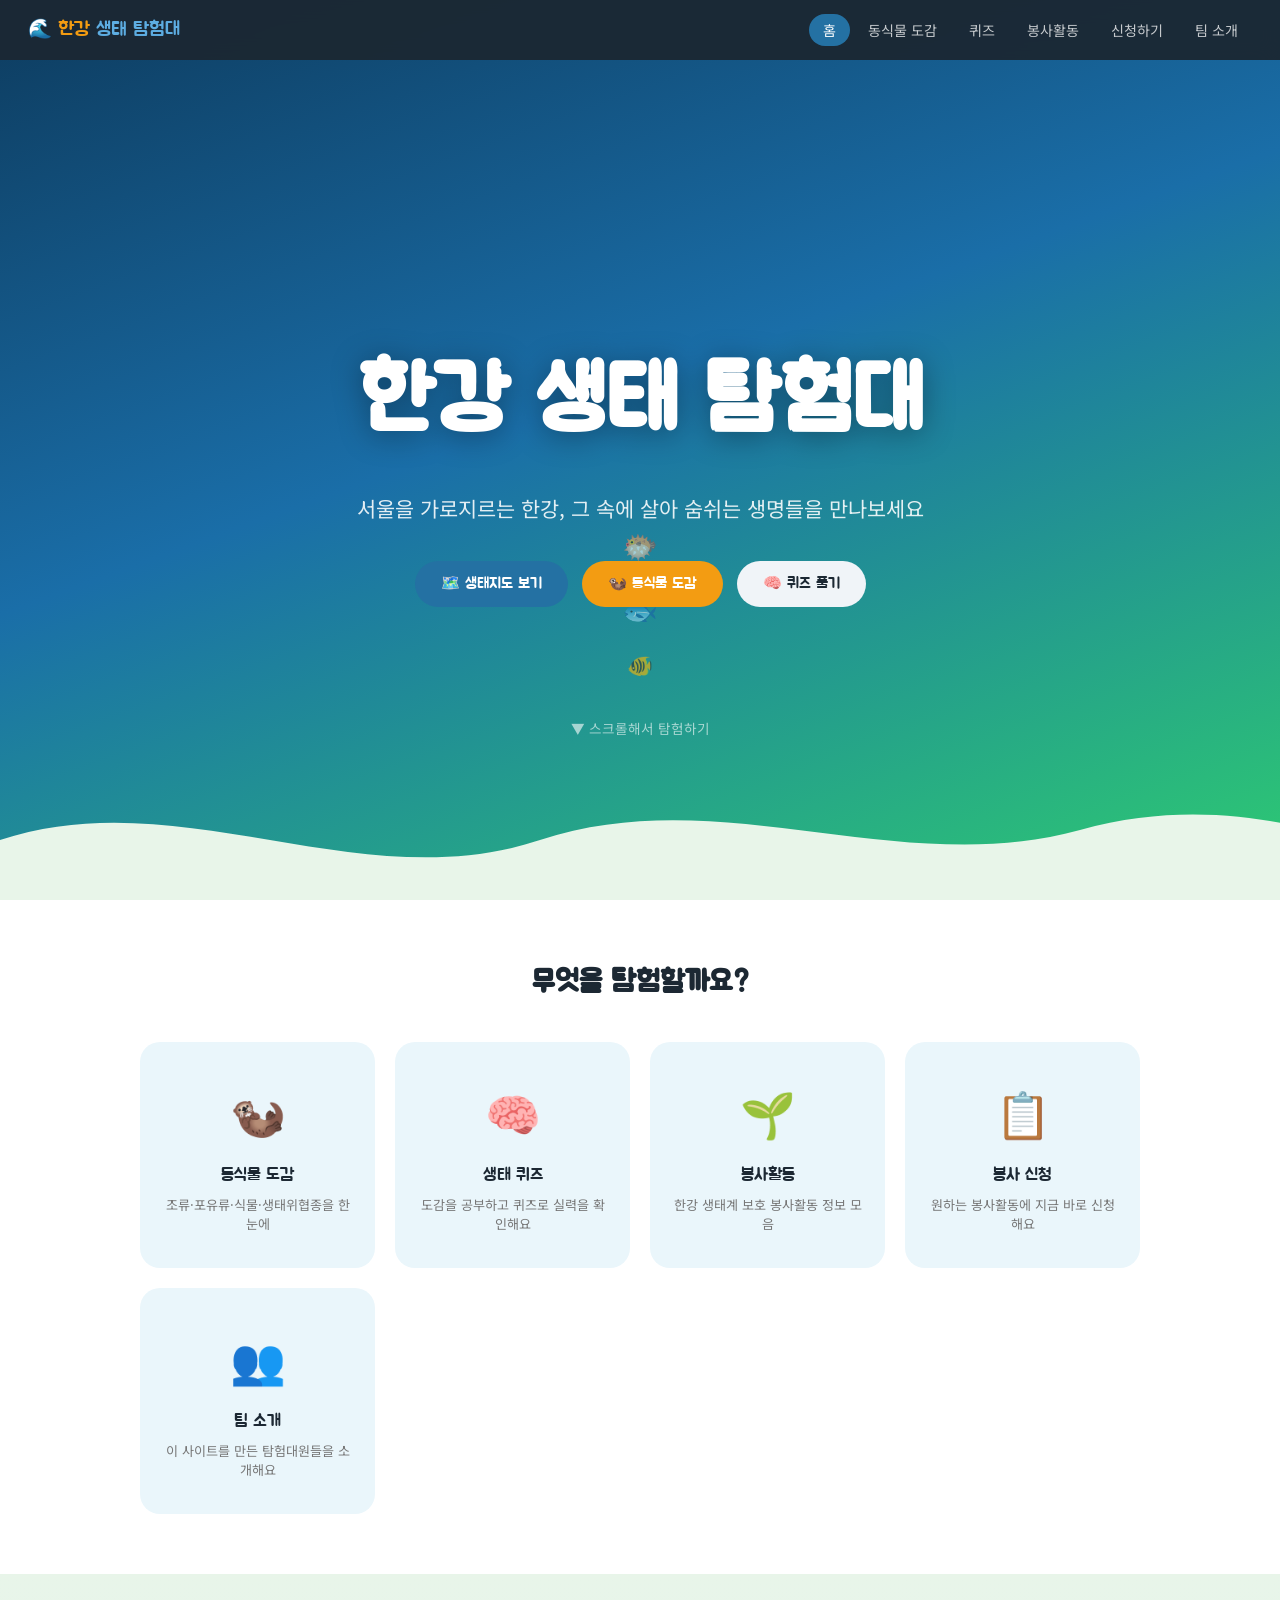
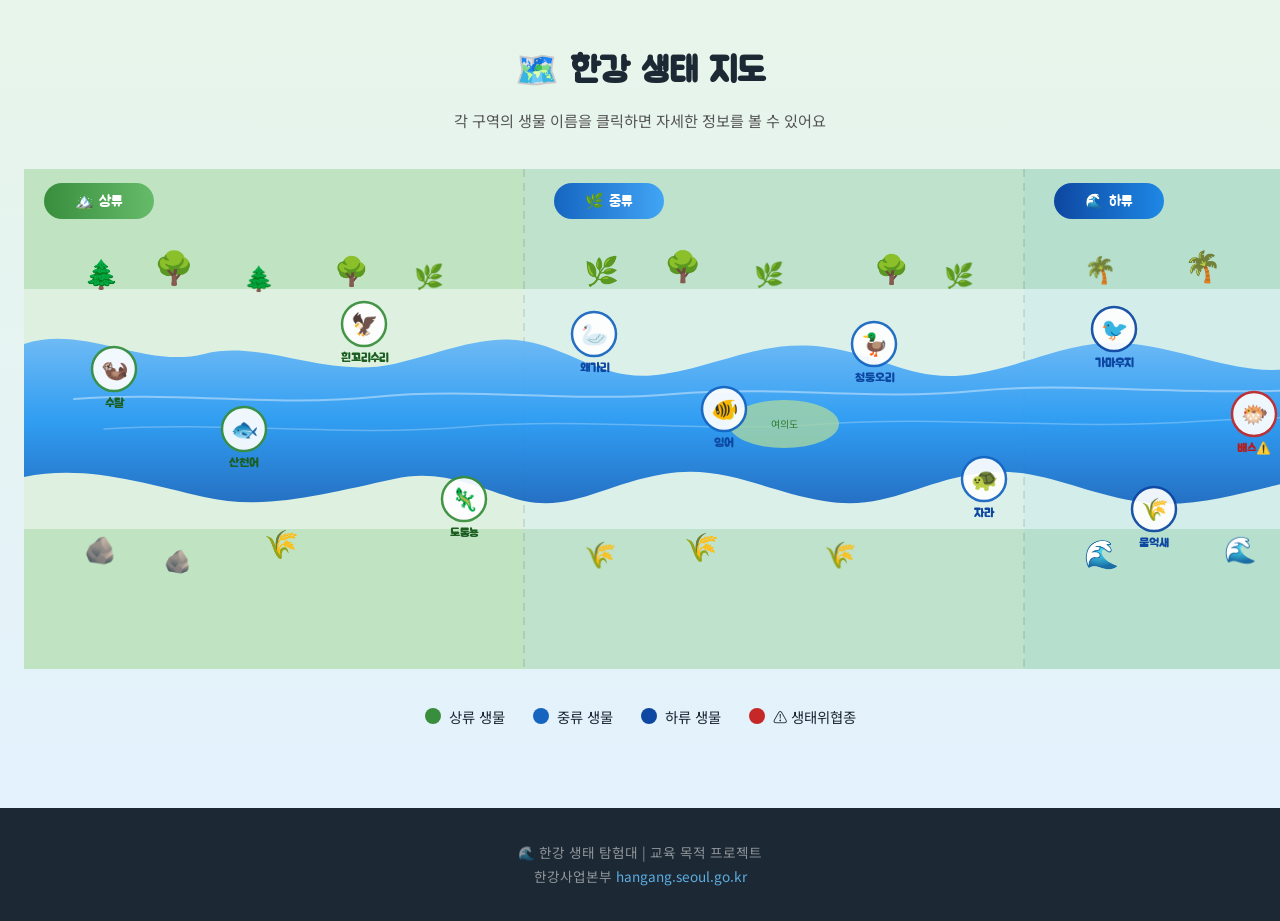
==== index.html @ 0a8e8f05 "초기 파일들" ====
<!DOCTYPE html>
<html lang="ko">
<head>
<meta charset="UTF-8">
<meta name="viewport" content="width=device-width, initial-scale=1.0">
<title>한강 생태 탐험대</title>
<link rel="stylesheet" href="style.css">
<style>
/* ── HERO ── */
.hero {
  min-height: 100vh;
  background: linear-gradient(160deg, #0d3b5e 0%, #1a6ea8 45%, #2ecc71 100%);
  display: flex; flex-direction: column;
  align-items: center; justify-content: center;
  text-align: center;
  position: relative; overflow: hidden;
  padding: calc(var(--nav-h) + 40px) 24px 60px;
}
.hero-bg-wave {
  position: absolute; bottom: 0; left: 0; right: 0;
  height: 140px; pointer-events: none;
}
.hero-title {
  font-family: 'Jua', sans-serif;
  font-size: clamp(2.4rem, 7vw, 5.5rem);
  color: #fff;
  text-shadow: 0 4px 30px rgba(0,0,0,0.35);
  animation: fadeUp 0.9s ease both;
}
.hero-sub {
  font-size: clamp(1rem, 2.5vw, 1.3rem);
  color: rgba(255,255,255,0.88);
  margin: 18px 0 36px;
  animation: fadeUp 0.9s 0.15s ease both;
}
.hero-btns {
  display: flex; gap: 14px; flex-wrap: wrap; justify-content: center;
  animation: fadeUp 0.9s 0.3s ease both;
}
.hero-scroll-hint {
  position: absolute; bottom: 160px; left: 50%; transform: translateX(-50%);
  color: rgba(255,255,255,0.6); font-size: 0.85rem;
  animation: bounce 2s ease-in-out infinite;
}
@keyframes fadeUp {
  from { opacity:0; transform: translateY(28px); }
  to   { opacity:1; transform: translateY(0); }
}
@keyframes bounce {
  0%,100% { transform: translateX(-50%) translateY(0); }
  50%      { transform: translateX(-50%) translateY(8px); }
}

/* floating fish */
.fish-float {
  position: absolute; font-size: 1.8rem; pointer-events: none;
  animation: fishSwim linear infinite;
  opacity: 0.6;
}
@keyframes fishSwim {
  0%   { left: -60px; }
  100% { left: calc(100% + 60px); }
}

/* ── NAV CARDS (페이지 링크) ── */
.nav-cards-section {
  background: #fff;
  padding: 60px 24px;
}
.nav-cards-section h2 {
  font-family: 'Jua', sans-serif;
  font-size: 1.8rem; text-align: center;
  margin-bottom: 36px; color: var(--dark);
}
.nav-cards {
  display: grid;
  grid-template-columns: repeat(auto-fill, minmax(200px, 1fr));
  gap: 20px; max-width: 1000px; margin: 0 auto;
}
.nav-card {
  display: flex; flex-direction: column;
  align-items: center; text-align: center;
  background: var(--surface);
  border-radius: 20px; padding: 32px 20px;
  text-decoration: none; color: var(--dark);
  border: 2px solid transparent;
  transition: border-color 0.2s, transform 0.2s, box-shadow 0.2s;
}
.nav-card:hover {
  border-color: var(--river);
  transform: translateY(-6px);
  box-shadow: 0 12px 32px rgba(45,134,193,0.15);
}
.nav-card .nc-icon { font-size: 2.8rem; margin-bottom: 14px; }
.nav-card .nc-title { font-family: 'Jua', sans-serif; font-size: 1.05rem; margin-bottom: 6px; }
.nav-card .nc-desc  { font-size: 0.82rem; color: #777; line-height: 1.5; }

/* ── MAP SECTION ── */
.map-section {
  padding: 70px 0 80px;
  background: linear-gradient(180deg, #e8f5e9 0%, #e3f2fd 100%);
}
.map-section-header {
  text-align: center; padding: 0 24px 36px;
}
.map-section-header h2 {
  font-family: 'Jua', sans-serif;
  font-size: clamp(1.5rem, 3.5vw, 2.2rem);
  color: var(--dark); margin-bottom: 8px;
}
.map-section-header p { color: #555; font-size: 0.95rem; }

/* ── DESKTOP: horizontal scroll map ── */
.map-outer {
  overflow-x: auto; overflow-y: visible;
  padding: 0 24px 20px;
  cursor: grab;
  -webkit-overflow-scrolling: touch;
}
.map-outer:active { cursor: grabbing; }
.map-outer::-webkit-scrollbar { height: 6px; }
.map-outer::-webkit-scrollbar-track { background: rgba(0,0,0,0.05); border-radius: 3px; }
.map-outer::-webkit-scrollbar-thumb { background: var(--river); border-radius: 3px; }

.map-canvas {
  position: relative;
  width: 1500px; height: 500px;
}

/* ── MOBILE: vertical map ── */
.map-canvas-mobile { display: none; }

@media (max-width: 768px) {
  .map-outer { display: none; }
  .map-canvas-mobile {
    display: block;
    padding: 0 16px;
  }
  .mobile-zone {
    background: #fff;
    border-radius: 20px;
    margin-bottom: 20px;
    overflow: hidden;
    box-shadow: 0 4px 16px rgba(0,0,0,0.08);
  }
  .mobile-zone-header {
    padding: 18px 20px;
    font-family: 'Jua', sans-serif;
    font-size: 1.15rem;
    color: #fff;
    display: flex; align-items: center; gap: 10px;
  }
  .mobile-zone-body { padding: 16px 20px 20px; }
  .mobile-animal-list { list-style: none; }
  .mobile-animal-item {
    display: flex; align-items: flex-start; gap: 12px;
    padding: 12px 0;
    border-bottom: 1px solid #f0f4f8;
  }
  .mobile-animal-item:last-child { border-bottom: none; }
  .mobile-animal-emoji { font-size: 2rem; flex-shrink: 0; }
  .mobile-animal-info h4 { font-family: 'Jua', sans-serif; font-size: 1rem; margin-bottom: 2px; }
  .mobile-animal-info p  { font-size: 0.82rem; color: #666; line-height: 1.5; }
}

/* ── ZONE LEGEND ── */
.zone-legend {
  display: flex; justify-content: center; gap: 28px; flex-wrap: wrap;
  padding: 16px 24px 0;
  font-size: 0.9rem;
}
.zone-legend-item { display: flex; align-items: center; gap: 8px; }
.zone-dot { width: 16px; height: 16px; border-radius: 50%; }

/* ── ANIMAL POPUP ── */
.animal-modal {
  display: none;
  position: fixed; inset: 0; z-index: 800;
  background: rgba(0,0,0,0.55);
  align-items: center; justify-content: center;
  padding: 20px;
}
.animal-modal.show { display: flex; }
.modal-card {
  background: #fff; border-radius: 24px;
  padding: 40px 36px; max-width: 440px; width: 100%;
  text-align: center;
  animation: popIn 0.28s ease;
  position: relative;
}
@keyframes popIn {
  from { transform: scale(0.75); opacity: 0; }
  to   { transform: scale(1); opacity: 1; }
}
.modal-close {
  position: absolute; top: 16px; right: 18px;
  background: none; border: none; font-size: 1.5rem;
  cursor: pointer; color: #aaa; line-height: 1;
}
.modal-emoji { font-size: 4.5rem; margin-bottom: 10px; }
.modal-name  { font-family: 'Jua', sans-serif; font-size: 1.7rem; margin-bottom: 6px; }
.modal-zone-badge { margin-bottom: 14px; }
.modal-desc  { font-size: 0.95rem; color: #555; line-height: 1.75; margin-bottom: 24px; }
.modal-btns  { display: flex; gap: 10px; justify-content: center; flex-wrap: wrap; }
</style>
</head>
<body>

<!-- NAV -->
<nav class="site-nav">
  <a class="nav-brand" href="index.html">🌊 <span>한강</span> 생태 탐험대</a>
  <button class="nav-toggle" id="navToggle" aria-label="메뉴">
    <span></span><span></span><span></span>
  </button>
  <ul class="nav-links" id="navLinks">
    <li><a href="index.html" class="active">홈</a></li>
    <li><a href="animals.html">동식물 도감</a></li>
    <li><a href="quiz.html">퀴즈</a></li>
    <li><a href="volunteer.html">봉사활동</a></li>
    <li><a href="form.html">신청하기</a></li>
    <li><a href="team.html">팀 소개</a></li>
  </ul>
</nav>

<!-- HERO -->
<section class="hero">
  <span class="fish-float" style="top:65%;animation-duration:9s;animation-delay:0s;">🐟</span>
  <span class="fish-float" style="top:72%;animation-duration:13s;animation-delay:4s;font-size:1.3rem;">🐠</span>
  <span class="fish-float" style="top:58%;animation-duration:11s;animation-delay:7s;">🐡</span>

  <h1 class="hero-title">한강 생태 탐험대</h1>
  <p class="hero-sub">서울을 가로지르는 한강, 그 속에 살아 숨쉬는 생명들을 만나보세요</p>
  <div class="hero-btns">
    <a href="#map" class="btn btn-primary">🗺️ 생태지도 보기</a>
    <a href="animals.html" class="btn btn-accent">🦦 동식물 도감</a>
    <a href="quiz.html" class="btn btn-ghost">🧠 퀴즈 풀기</a>
  </div>

  <div class="hero-scroll-hint">▼ 스크롤해서 탐험하기</div>

  <svg class="hero-bg-wave" viewBox="0 0 1440 140" preserveAspectRatio="none" xmlns="http://www.w3.org/2000/svg">
    <path d="M0,80 C180,20 360,140 540,80 C720,20 900,120 1080,70 C1260,20 1380,110 1440,80 L1440,140 L0,140 Z" fill="#e8f5e9"/>
  </svg>
</section>

<!-- 페이지 링크 카드 -->
<section class="nav-cards-section">
  <h2>무엇을 탐험할까요?</h2>
  <div class="nav-cards">
    <a href="animals.html" class="nav-card">
      <div class="nc-icon">🦦</div>
      <div class="nc-title">동식물 도감</div>
      <div class="nc-desc">조류·포유류·식물·생태위협종을 한눈에</div>
    </a>
    <a href="quiz.html" class="nav-card">
      <div class="nc-icon">🧠</div>
      <div class="nc-title">생태 퀴즈</div>
      <div class="nc-desc">도감을 공부하고 퀴즈로 실력을 확인해요</div>
    </a>
    <a href="volunteer.html" class="nav-card">
      <div class="nc-icon">🌱</div>
      <div class="nc-title">봉사활동</div>
      <div class="nc-desc">한강 생태계 보호 봉사활동 정보 모음</div>
    </a>
    <a href="form.html" class="nav-card">
      <div class="nc-icon">📋</div>
      <div class="nc-title">봉사 신청</div>
      <div class="nc-desc">원하는 봉사활동에 지금 바로 신청해요</div>
    </a>
    <a href="team.html" class="nav-card">
      <div class="nc-icon">👥</div>
      <div class="nc-title">팀 소개</div>
      <div class="nc-desc">이 사이트를 만든 탐험대원들을 소개해요</div>
    </a>
  </div>
</section>

<!-- MAP SECTION -->
<section class="map-section" id="map">
  <div class="map-section-header">
    <h2>🗺️ 한강 생태 지도</h2>
    <p>각 구역의 생물 이름을 클릭하면 자세한 정보를 볼 수 있어요</p>
  </div>

  <!-- DESKTOP MAP (가로 스크롤) -->
  <div class="map-outer" id="mapOuter">
    <div class="map-canvas">
      <svg width="1500" height="500" viewBox="0 0 1500 500" xmlns="http://www.w3.org/2000/svg">
        <!-- Sky & ground -->
        <rect width="1500" height="500" fill="#e8f5e9"/>
        <!-- Ground strips -->
        <rect x="0" y="0" width="1500" height="120" fill="#c8e6c9" rx="0"/>
        <rect x="0" y="360" width="1500" height="140" fill="#c8e6c9"/>

        <!-- Zone background shades -->
        <rect x="0"    y="0" width="500"  height="500" fill="rgba(76,175,80,0.06)"/>
        <rect x="500"  y="0" width="500"  height="500" fill="rgba(33,150,243,0.06)"/>
        <rect x="1000" y="0" width="500"  height="500" fill="rgba(3,169,244,0.09)"/>

        <!-- Zone dividers -->
        <line x1="500" y1="0" x2="500" y2="500" stroke="rgba(0,0,0,0.12)" stroke-width="1.5" stroke-dasharray="8,6"/>
        <line x1="1000" y1="0" x2="1000" y2="500" stroke="rgba(0,0,0,0.12)" stroke-width="1.5" stroke-dasharray="8,6"/>

        <!-- RIVER PATH (굴곡진 한강) -->
        <!-- Main water body -->
        <path d="
          M 0,175
          C 60,155 120,200 180,185
          C 240,170 300,210 370,195
          C 420,183 460,165 500,172
          C 550,180 580,215 640,205
          C 700,195 740,170 800,178
          C 860,186 890,215 950,205
          C 1010,195 1050,168 1110,175
          C 1170,182 1220,210 1280,198
          C 1340,186 1400,165 1500,172
          L 1500,305
          C 1400,318 1340,298 1280,310
          C 1220,322 1170,342 1110,332
          C 1050,322 1010,295 950,305
          C 890,315 860,342 800,332
          C 740,322 700,295 640,305
          C 580,315 550,342 500,332
          C 460,322 420,298 370,310
          C 300,325 240,342 180,328
          C 120,314 60,295 0,308
          Z
        " fill="url(#riverGrad)" opacity="0.92"/>

        <!-- River shimmer lines -->
        <path d="M 50,230 C 150,222 250,238 350,228 C 450,218 550,234 650,225 C 750,216 850,232 950,222 C 1050,212 1150,228 1300,220" stroke="rgba(255,255,255,0.4)" stroke-width="2" fill="none" stroke-linecap="round"/>
        <path d="M 80,260 C 200,252 320,268 440,258 C 560,248 680,264 800,255 C 920,246 1040,262 1180,252 C 1320,242 1420,258 1480,250" stroke="rgba(255,255,255,0.25)" stroke-width="1.5" fill="none" stroke-linecap="round"/>

        <!-- Island (여의도 느낌) -->
        <ellipse cx="760" cy="255" rx="55" ry="24" fill="#a5d6a7" opacity="0.8"/>
        <text x="760" y="259" text-anchor="middle" font-size="10" fill="#2e7d32" font-family="Noto Sans KR">여의도</text>

        <!-- Gradient def -->
        <defs>
          <linearGradient id="riverGrad" x1="0" y1="0" x2="0" y2="1">
            <stop offset="0%"   stop-color="#64b5f6"/>
            <stop offset="50%"  stop-color="#2196f3"/>
            <stop offset="100%" stop-color="#1565c0"/>
          </linearGradient>
          <linearGradient id="upGrad" x1="0" y1="0" x2="1" y2="0">
            <stop offset="0%"  stop-color="#388e3c"/>
            <stop offset="100%" stop-color="#66bb6a"/>
          </linearGradient>
          <linearGradient id="midGrad" x1="0" y1="0" x2="1" y2="0">
            <stop offset="0%"  stop-color="#1565c0"/>
            <stop offset="100%" stop-color="#42a5f5"/>
          </linearGradient>
          <linearGradient id="downGrad" x1="0" y1="0" x2="1" y2="0">
            <stop offset="0%"  stop-color="#0d47a1"/>
            <stop offset="100%" stop-color="#1e88e5"/>
          </linearGradient>
        </defs>

        <!-- ── ZONE LABELS ── -->
        <rect x="20"   y="14" width="110" height="36" rx="18" fill="url(#upGrad)"/>
        <text x="75"   y="37" text-anchor="middle" font-size="15" fill="#fff" font-family="Jua, sans-serif">🏔️ 상류</text>

        <rect x="530"  y="14" width="110" height="36" rx="18" fill="url(#midGrad)"/>
        <text x="585"  y="37" text-anchor="middle" font-size="15" fill="#fff" font-family="Jua, sans-serif">🌿 중류</text>

        <rect x="1030" y="14" width="110" height="36" rx="18" fill="url(#downGrad)"/>
        <text x="1085" y="37" text-anchor="middle" font-size="15" fill="#fff" font-family="Jua, sans-serif">🌊 하류</text>

        <!-- Trees / scenery -->
        <text x="60"  y="115" font-size="28">🌲</text>
        <text x="130" y="110" font-size="32">🌳</text>
        <text x="220" y="118" font-size="24">🌲</text>
        <text x="310" y="112" font-size="28">🌳</text>
        <text x="390" y="116" font-size="24">🌿</text>
        <text x="60"  y="390" font-size="26">🪨</text>
        <text x="140" y="400" font-size="22">🪨</text>
        <text x="240" y="385" font-size="28">🌾</text>

        <text x="560" y="112" font-size="28">🌿</text>
        <text x="640" y="108" font-size="30">🌳</text>
        <text x="730" y="114" font-size="24">🌿</text>
        <text x="850" y="110" font-size="28">🌳</text>
        <text x="920" y="115" font-size="24">🌿</text>
        <text x="560" y="395" font-size="26">🌾</text>
        <text x="660" y="388" font-size="28">🌾</text>
        <text x="800" y="395" font-size="26">🌾</text>

        <text x="1060" y="110" font-size="26">🌴</text>
        <text x="1160" y="108" font-size="30">🌴</text>
        <text x="1260" y="114" font-size="24">🌿</text>
        <text x="1380" y="110" font-size="28">🌴</text>
        <text x="1060" y="395" font-size="28">🌊</text>
        <text x="1200" y="390" font-size="26">🌊</text>
        <text x="1380" y="398" font-size="24">🌊</text>

        <!-- ── 상류 생물 스팟 (4마리) ── -->
        <!-- 수달 -->
        <g class="bio-spot" data-key="otter" style="cursor:pointer;">
          <circle cx="90" cy="200" r="22" fill="#fff" stroke="#388e3c" stroke-width="2.5" opacity="0.92"/>
          <text x="90" y="208" text-anchor="middle" font-size="22">🦦</text>
        </g>
        <text x="90" y="238" text-anchor="middle" font-size="12" fill="#1b5e20" font-family="Jua,sans-serif" font-weight="bold">수달</text>

        <!-- 산천어 -->
        <g class="bio-spot" data-key="trout" style="cursor:pointer;">
          <circle cx="220" cy="260" r="22" fill="#fff" stroke="#388e3c" stroke-width="2.5" opacity="0.92"/>
          <text x="220" y="268" text-anchor="middle" font-size="22">🐟</text>
        </g>
        <text x="220" y="298" text-anchor="middle" font-size="12" fill="#1b5e20" font-family="Jua,sans-serif" font-weight="bold">산천어</text>

        <!-- 흰꼬리수리 -->
        <g class="bio-spot" data-key="eagle" style="cursor:pointer;">
          <circle cx="340" cy="155" r="22" fill="#fff" stroke="#388e3c" stroke-width="2.5" opacity="0.92"/>
          <text x="340" y="163" text-anchor="middle" font-size="22">🦅</text>
        </g>
        <text x="340" y="193" text-anchor="middle" font-size="12" fill="#1b5e20" font-family="Jua,sans-serif" font-weight="bold">흰꼬리수리</text>

        <!-- 도롱뇽 -->
        <g class="bio-spot" data-key="salamander" style="cursor:pointer;">
          <circle cx="440" cy="330" r="22" fill="#fff" stroke="#388e3c" stroke-width="2.5" opacity="0.92"/>
          <text x="440" y="338" text-anchor="middle" font-size="22">🦎</text>
        </g>
        <text x="440" y="368" text-anchor="middle" font-size="12" fill="#1b5e20" font-family="Jua,sans-serif" font-weight="bold">도롱뇽</text>

        <!-- ── 중류 생물 스팟 (4마리) ── -->
        <!-- 왜가리 -->
        <g class="bio-spot" data-key="heron" style="cursor:pointer;">
          <circle cx="570" cy="165" r="22" fill="#fff" stroke="#1565c0" stroke-width="2.5" opacity="0.92"/>
          <text x="570" y="173" text-anchor="middle" font-size="22">🦢</text>
        </g>
        <text x="570" y="203" text-anchor="middle" font-size="12" fill="#0d47a1" font-family="Jua,sans-serif" font-weight="bold">왜가리</text>

        <!-- 잉어 -->
        <g class="bio-spot" data-key="carp" style="cursor:pointer;">
          <circle cx="700" cy="240" r="22" fill="#fff" stroke="#1565c0" stroke-width="2.5" opacity="0.92"/>
          <text x="700" y="248" text-anchor="middle" font-size="22">🐠</text>
        </g>
        <text x="700" y="278" text-anchor="middle" font-size="12" fill="#0d47a1" font-family="Jua,sans-serif" font-weight="bold">잉어</text>

        <!-- 청둥오리 -->
        <g class="bio-spot" data-key="duck" style="cursor:pointer;">
          <circle cx="850" cy="175" r="22" fill="#fff" stroke="#1565c0" stroke-width="2.5" opacity="0.92"/>
          <text x="850" y="183" text-anchor="middle" font-size="22">🦆</text>
        </g>
        <text x="850" y="213" text-anchor="middle" font-size="12" fill="#0d47a1" font-family="Jua,sans-serif" font-weight="bold">청둥오리</text>

        <!-- 자라 -->
        <g class="bio-spot" data-key="turtle" style="cursor:pointer;">
          <circle cx="960" cy="310" r="22" fill="#fff" stroke="#1565c0" stroke-width="2.5" opacity="0.92"/>
          <text x="960" y="318" text-anchor="middle" font-size="22">🐢</text>
        </g>
        <text x="960" y="348" text-anchor="middle" font-size="12" fill="#0d47a1" font-family="Jua,sans-serif" font-weight="bold">자라</text>

        <!-- ── 하류 생물 스팟 (4마리) ── -->
        <!-- 가마우지 -->
        <g class="bio-spot" data-key="cormorant" style="cursor:pointer;">
          <circle cx="1090" cy="160" r="22" fill="#fff" stroke="#0d47a1" stroke-width="2.5" opacity="0.92"/>
          <text x="1090" y="168" text-anchor="middle" font-size="22">🐦</text>
        </g>
        <text x="1090" y="198" text-anchor="middle" font-size="12" fill="#0d47a1" font-family="Jua,sans-serif" font-weight="bold">가마우지</text>

        <!-- 배스(외래종) -->
        <g class="bio-spot" data-key="bass" style="cursor:pointer;">
          <circle cx="1230" cy="245" r="22" fill="#fff" stroke="#c62828" stroke-width="2.5" opacity="0.92"/>
          <text x="1230" y="253" text-anchor="middle" font-size="22">🐡</text>
        </g>
        <text x="1230" y="283" text-anchor="middle" font-size="12" fill="#b71c1c" font-family="Jua,sans-serif" font-weight="bold">배스⚠️</text>

        <!-- 갈매기 -->
        <g class="bio-spot" data-key="gull" style="cursor:pointer;">
          <circle cx="1370" cy="155" r="22" fill="#fff" stroke="#0d47a1" stroke-width="2.5" opacity="0.92"/>
          <text x="1370" y="163" text-anchor="middle" font-size="22">🕊️</text>
        </g>
        <text x="1370" y="193" text-anchor="middle" font-size="12" fill="#0d47a1" font-family="Jua,sans-serif" font-weight="bold">갈매기</text>

        <!-- 물억새 (식물) -->
        <g class="bio-spot" data-key="silvergrass" style="cursor:pointer;">
          <circle cx="1130" cy="340" r="22" fill="#fff" stroke="#0d47a1" stroke-width="2.5" opacity="0.92"/>
          <text x="1130" y="348" text-anchor="middle" font-size="22">🌾</text>
        </g>
        <text x="1130" y="378" text-anchor="middle" font-size="12" fill="#0d47a1" font-family="Jua,sans-serif" font-weight="bold">물억새</text>

      </svg>
    </div>
  </div>

  <!-- MOBILE MAP (세로) -->
  <div class="map-canvas-mobile">
    <div class="mobile-zone">
      <div class="mobile-zone-header" style="background:linear-gradient(135deg,#388e3c,#66bb6a);">
        🏔️ 상류 <small style="font-size:0.8rem;opacity:0.85;">(강원도·경기 북부)</small>
      </div>
      <div class="mobile-zone-body">
        <ul class="mobile-animal-list" id="mobileUp"></ul>
      </div>
    </div>
    <div class="mobile-zone">
      <div class="mobile-zone-header" style="background:linear-gradient(135deg,#1565c0,#42a5f5);">
        🌿 중류 <small style="font-size:0.8rem;opacity:0.85;">(경기·서울 외곽)</small>
      </div>
      <div class="mobile-zone-body">
        <ul class="mobile-animal-list" id="mobileMid"></ul>
      </div>
    </div>
    <div class="mobile-zone">
      <div class="mobile-zone-header" style="background:linear-gradient(135deg,#0d47a1,#1e88e5);">
        🌊 하류 <small style="font-size:0.8rem;opacity:0.85;">(서울 도심·인천)</small>
      </div>
      <div class="mobile-zone-body">
        <ul class="mobile-animal-list" id="mobileDown"></ul>
      </div>
    </div>
  </div>

  <!-- Zone legend -->
  <div class="zone-legend">
    <div class="zone-legend-item"><div class="zone-dot" style="background:#388e3c;"></div> 상류 생물</div>
    <div class="zone-legend-item"><div class="zone-dot" style="background:#1565c0;"></div> 중류 생물</div>
    <div class="zone-legend-item"><div class="zone-dot" style="background:#0d47a1;"></div> 하류 생물</div>
    <div class="zone-legend-item"><div class="zone-dot" style="background:#c62828;"></div> ⚠️ 생태위협종</div>
  </div>
</section>

<!-- ANIMAL MODAL -->
<div class="animal-modal" id="animalModal">
  <div class="modal-card">
    <button class="modal-close" onclick="closeModal()">✕</button>
    <div class="modal-emoji" id="mEmoji"></div>
    <div class="modal-name"  id="mName"></div>
    <div class="modal-zone-badge" id="mBadge"></div>
    <div class="modal-desc"  id="mDesc"></div>
    <div class="modal-btns">
      <a href="animals.html" class="btn btn-primary" id="mAnimalLink">📖 도감에서 보기</a>
      <a href="quiz.html"    class="btn btn-accent">🧠 퀴즈 풀기</a>
      <button class="btn btn-ghost" onclick="closeModal()">닫기</button>
    </div>
  </div>
</div>

<footer class="site-footer">
  <p>🌊 한강 생태 탐험대 | 교육 목적 프로젝트</p>
  <p>한강사업본부 <a href="https://hangang.seoul.go.kr" target="_blank">hangang.seoul.go.kr</a></p>
</footer>

<script>
// ── 생물 데이터 ──
const bioData = {
  otter:       { emoji:'🦦', name:'수달',       zone:'상류', zoneBadge:'badge-green',  desc:'한강 최상위 포식자. 깨끗한 물에서만 살아 생태 건강 지표가 되는 멸종위기 1급 동물이에요. 주로 물고기를 사냥하며 야행성이에요.' },
  trout:       { emoji:'🐟', name:'산천어',      zone:'상류', zoneBadge:'badge-green',  desc:'연어과 물고기로 차갑고 맑은 상류에 서식해요. 수온 20°C 이상이면 살기 어렵습니다. 강원도 화천 산천어 축제로 유명해요.' },
  eagle:       { emoji:'🦅', name:'흰꼬리수리',  zone:'상류', zoneBadge:'badge-green',  desc:'날개 폭 2m 이상의 대형 맹금류. 겨울 철새로 시베리아에서 날아와요. 높은 하늘에서 물고기를 낚아채는 모습이 장관이에요.' },
  salamander:  { emoji:'🦎', name:'도롱뇽',      zone:'상류', zoneBadge:'badge-green',  desc:'맑은 계곡 상류에 사는 양서류. 알을 낳는 방식이 독특하고 수질 오염에 매우 민감해 환경 지표종으로 활용돼요.' },
  heron:       { emoji:'🦢', name:'왜가리',      zone:'중류', zoneBadge:'badge-blue',   desc:'한강에서 가장 쉽게 볼 수 있는 대형 조류예요. 물가에 꼼짝않고 서서 물고기를 기다리다 번개처럼 낚아챕니다.' },
  carp:        { emoji:'🐠', name:'잉어',        zone:'중류', zoneBadge:'badge-blue',   desc:'한강을 대표하는 토종 물고기. 최대 100년 이상 살며 동아시아에서 행운과 장수의 상징이에요. 수염이 2쌍 있어요.' },
  duck:        { emoji:'🦆', name:'청둥오리',    zone:'중류', zoneBadge:'badge-blue',   desc:'수컷은 반짝이는 초록 머리가 특징. 한강에서 번식하며 연중 관찰 가능한 텃새예요. 꼬리를 세우고 잠수하며 먹이를 찾아요.' },
  turtle:      { emoji:'🐢', name:'자라',        zone:'중류', zoneBadge:'badge-blue',   desc:'모래밭에 일광욕하는 모습을 볼 수 있어요. 거북이와 달리 코가 길쭉해요. 멸종위기종으로 보호가 필요해요.' },
  cormorant:   { emoji:'🐦', name:'민물가마우지',zone:'하류', zoneBadge:'badge-blue',   desc:'잠수 실력이 뛰어난 물새. 날개에 기름기가 적어 잠수 후 날개를 펼쳐 말려요. 동아시아 전통 낚시에 이용된 새예요.' },
  bass:        { emoji:'🐡', name:'배스(블루길)', zone:'하류', zoneBadge:'badge-red',    desc:'⚠️ 북미 원산 외래종. 엄청난 식욕으로 토종 물고기를 위협하는 생태계 교란종이에요. 무단 방류 시 법적 처벌을 받아요.' },
  gull:        { emoji:'🕊️', name:'갈매기',      zone:'하류', zoneBadge:'badge-blue',   desc:'하류 바다와 만나는 지점에서 볼 수 있어요. 물고기와 먹이를 찾아 한강을 오르내리며 활발하게 비행해요.' },
  silvergrass: { emoji:'🌾', name:'물억새',      zone:'하류', zoneBadge:'badge-blue',   desc:'한강 하류 습지대의 대표 식물. 가을이면 은빛 이삭이 물결처럼 출렁이는 장관을 연출해요. 철새 서식지를 만들어줘요.' },
};

const mobileZones = {
  up:   ['otter','trout','eagle','salamander'],
  mid:  ['heron','carp','duck','turtle'],
  down: ['cormorant','bass','gull','silvergrass'],
};

// 모바일 리스트 생성
['up','mid','down'].forEach(zoneId => {
  const ul = document.getElementById('mobile'+zoneId.charAt(0).toUpperCase()+zoneId.slice(1));
  mobileZones[zoneId].forEach(key => {
    const d = bioData[key];
    const li = document.createElement('li');
    li.className = 'mobile-animal-item';
    li.style.cursor = 'pointer';
    li.innerHTML = `
      <span class="mobile-animal-emoji">${d.emoji}</span>
      <div class="mobile-animal-info">
        <h4>${d.name} <span class="badge ${d.zoneBadge}">${d.zone}</span></h4>
        <p>${d.desc.substring(0,60)}…</p>
      </div>`;
    li.onclick = () => openModal(key);
    ul.appendChild(li);
  });
});

// SVG 클릭 이벤트
document.querySelectorAll('.bio-spot').forEach(el => {
  el.addEventListener('click', () => openModal(el.dataset.key));
});

function openModal(key) {
  const d = bioData[key];
  if (!d) return;
  document.getElementById('mEmoji').textContent = d.emoji;
  document.getElementById('mName').textContent  = d.name;
  document.getElementById('mBadge').innerHTML   = `<span class="badge ${d.zoneBadge}">${d.zone}</span>`;
  document.getElementById('mDesc').textContent  = d.desc;
  document.getElementById('animalModal').classList.add('show');
}
function closeModal() {
  document.getElementById('animalModal').classList.remove('show');
}
document.getElementById('animalModal').addEventListener('click', e => {
  if (e.target === document.getElementById('animalModal')) closeModal();
});

// 드래그 스크롤 (데스크탑)
const outer = document.getElementById('mapOuter');
let drag = false, startX, sl;
outer.addEventListener('mousedown', e => { drag=true; startX=e.pageX-outer.offsetLeft; sl=outer.scrollLeft; });
outer.addEventListener('mouseleave', ()=>drag=false);
outer.addEventListener('mouseup',   ()=>drag=false);
outer.addEventListener('mousemove', e => {
  if (!drag) return;
  e.preventDefault();
  outer.scrollLeft = sl - (e.pageX - outer.offsetLeft - startX);
});

// 햄버거 메뉴
document.getElementById('navToggle').addEventListener('click', () => {
  document.getElementById('navLinks').classList.toggle('open');
});
</script>
</body>
</html>
---- style.css ----
@import url('https://fonts.googleapis.com/css2?family=Noto+Sans+KR:wght@300;400;500;700;900&family=Jua&display=swap');

:root {
  --upstream:   #4a9e6b;   /* 상류 - 초록 */
  --midstream:  #2e86c1;   /* 중류 - 파랑 */
  --downstream: #1a5276;   /* 하류 - 진파랑 */
  --river:      #5dade2;
  --river-dark: #2471a3;
  --surface:    #eaf6fb;
  --sand:       #f5e6c8;
  --grass:      #a8d5a2;
  --accent:     #f39c12;
  --danger:     #e74c3c;
  --dark:       #1c2833;
  --white:      #ffffff;
  --nav-h:      60px;
}

*, *::before, *::after { margin:0; padding:0; box-sizing:border-box; }

html { scroll-behavior: smooth; }

body {
  font-family: 'Noto Sans KR', sans-serif;
  background: var(--surface);
  color: var(--dark);
  line-height: 1.6;
}

/* ── NAV ── */
.site-nav {
  position: fixed; top: 0; left: 0; right: 0; z-index: 900;
  height: var(--nav-h);
  background: rgba(28, 40, 51, 0.96);
  backdrop-filter: blur(10px);
  display: flex; align-items: center;
  padding: 0 28px;
  gap: 8px;
}
.nav-brand {
  font-family: 'Jua', sans-serif;
  font-size: 1.2rem;
  color: var(--river);
  text-decoration: none;
  margin-right: auto;
  white-space: nowrap;
}
.nav-brand span { color: var(--accent); }
.nav-links { display: flex; gap: 4px; list-style: none; flex-wrap: wrap; }
.nav-links a {
  color: rgba(255,255,255,0.75);
  text-decoration: none;
  font-size: 0.88rem;
  padding: 6px 14px;
  border-radius: 20px;
  transition: background 0.2s, color 0.2s;
  white-space: nowrap;
}
.nav-links a:hover,
.nav-links a.active { background: var(--river-dark); color: #fff; }

/* Hamburger (mobile) */
.nav-toggle {
  display: none;
  background: none; border: none; cursor: pointer;
  padding: 4px;
  flex-direction: column; gap: 5px;
}
.nav-toggle span {
  display: block; width: 24px; height: 2px;
  background: #fff; border-radius: 2px; transition: 0.3s;
}

/* ── PAGE TITLE HERO ── */
.page-hero {
  padding: calc(var(--nav-h) + 48px) 24px 48px;
  text-align: center;
}
.page-hero h1 {
  font-family: 'Jua', sans-serif;
  font-size: clamp(1.8rem, 4vw, 2.8rem);
  margin-bottom: 10px;
}
.page-hero p { color: #555; font-size: 1rem; max-width: 560px; margin: 0 auto; }

/* ── SECTION ── */
.section { padding: 60px 24px; max-width: 1100px; margin: 0 auto; }
.section-title {
  font-family: 'Jua', sans-serif;
  font-size: 1.6rem;
  margin-bottom: 28px;
  display: flex; align-items: center; gap: 10px;
}
.section-title::after {
  content: '';
  flex: 1; height: 2px;
  background: linear-gradient(to right, var(--river), transparent);
}

/* ── CARD ── */
.card {
  background: #fff;
  border-radius: 18px;
  box-shadow: 0 4px 20px rgba(0,0,0,0.07);
  overflow: hidden;
}

/* ── BUTTON ── */
.btn {
  display: inline-block;
  padding: 11px 26px;
  border-radius: 30px;
  border: none;
  font-family: 'Jua', sans-serif;
  font-size: 0.95rem;
  cursor: pointer;
  text-decoration: none;
  transition: transform 0.15s, box-shadow 0.15s;
}
.btn:hover { transform: translateY(-2px); box-shadow: 0 6px 20px rgba(0,0,0,0.15); }
.btn-primary { background: var(--river-dark); color: #fff; }
.btn-accent  { background: var(--accent); color: #fff; }
.btn-ghost   { background: #f0f4f8; color: var(--dark); }
.btn-danger  { background: var(--danger); color: #fff; }

/* ── BADGE ── */
.badge {
  display: inline-block;
  padding: 3px 12px;
  border-radius: 12px;
  font-size: 0.78rem; font-weight: 700;
  letter-spacing: 0.02em;
}
.badge-green  { background: #d4efdf; color: #1a5c2a; }
.badge-blue   { background: #d6eaf8; color: #154360; }
.badge-orange { background: #fdebd0; color: #784212; }
.badge-red    { background: #fadbd8; color: #922b21; }

/* ── FOOTER ── */
.site-footer {
  background: var(--dark);
  color: rgba(255,255,255,0.5);
  text-align: center;
  padding: 32px 20px;
  font-size: 0.85rem;
  line-height: 1.8;
}
.site-footer a { color: var(--river); text-decoration: none; }

/* ── MOBILE ── */
@media (max-width: 768px) {
  .nav-toggle { display: flex; }
  .nav-links {
    display: none;
    position: absolute; top: var(--nav-h); left: 0; right: 0;
    background: rgba(28,40,51,0.98);
    flex-direction: column;
    padding: 12px 16px 20px;
    gap: 4px;
  }
  .nav-links.open { display: flex; }
  .nav-links a { font-size: 1rem; padding: 10px 16px; }
  .section { padding: 40px 16px; }
}
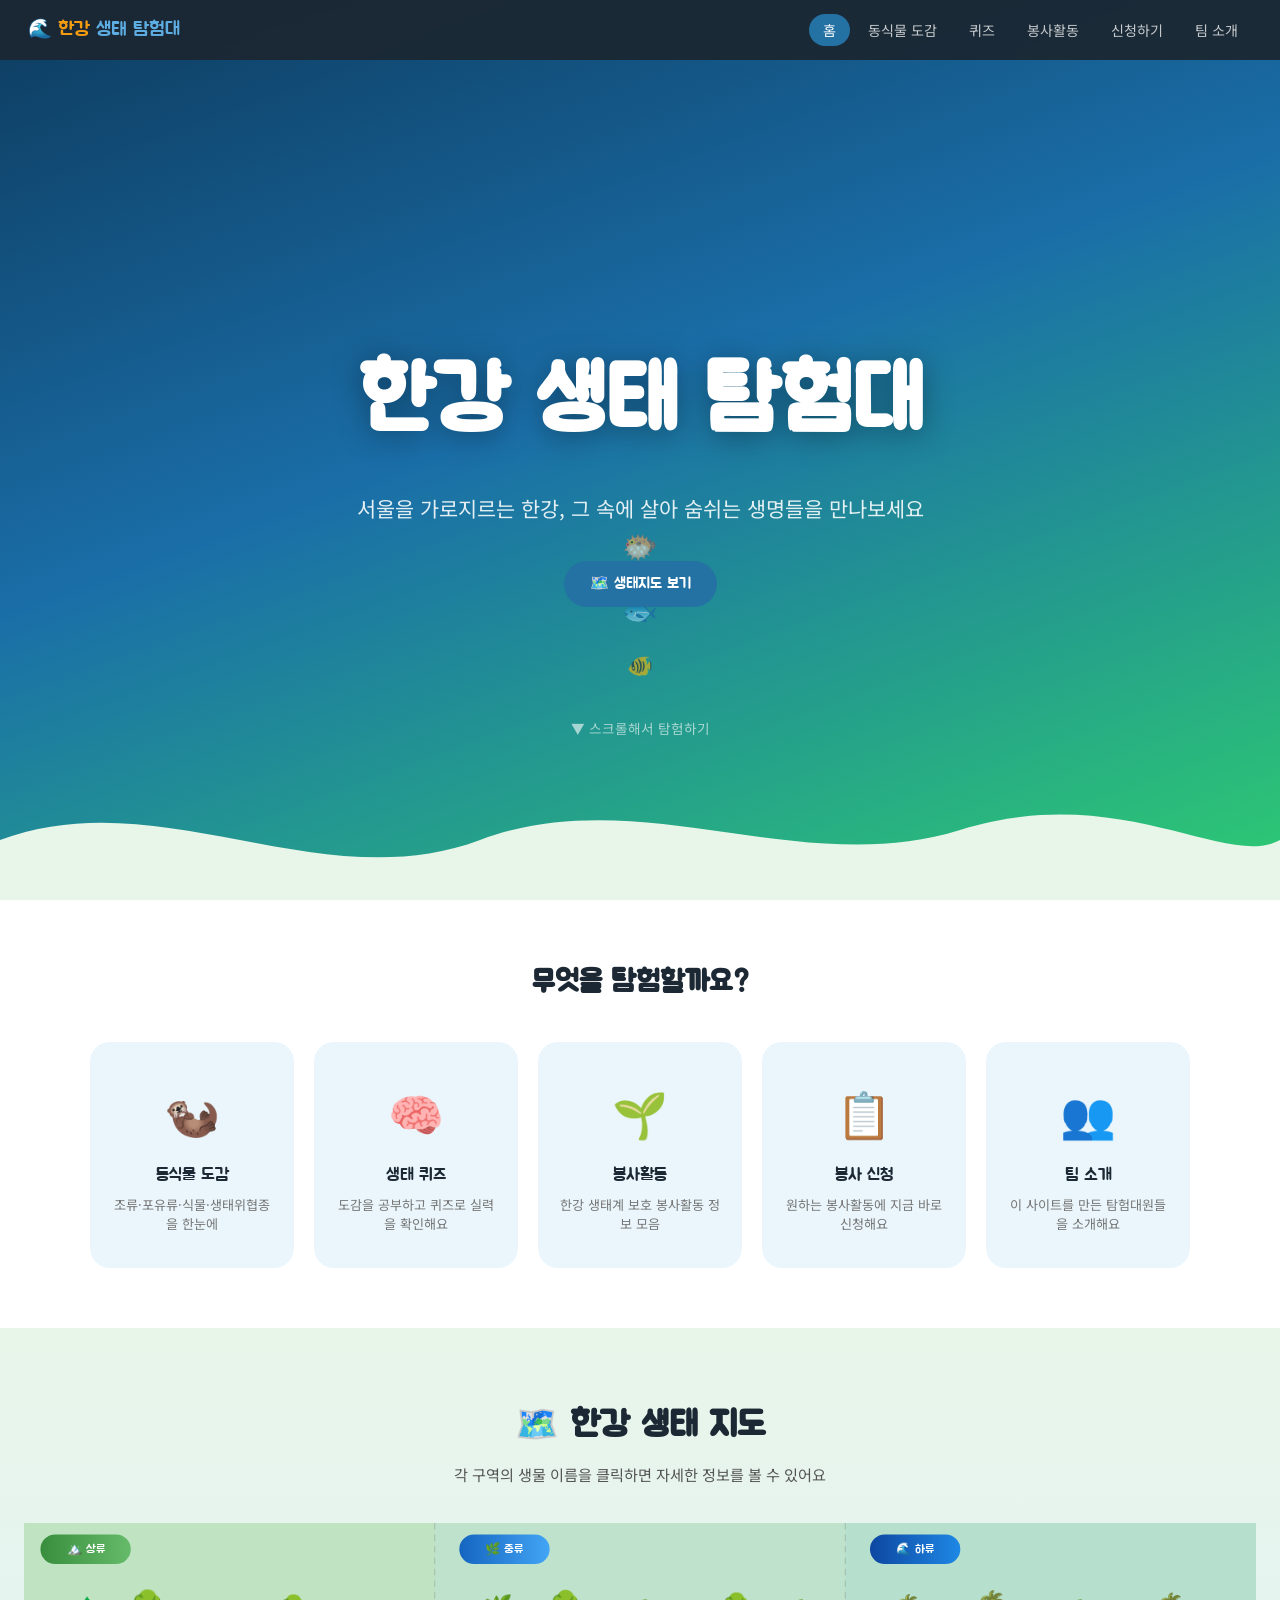
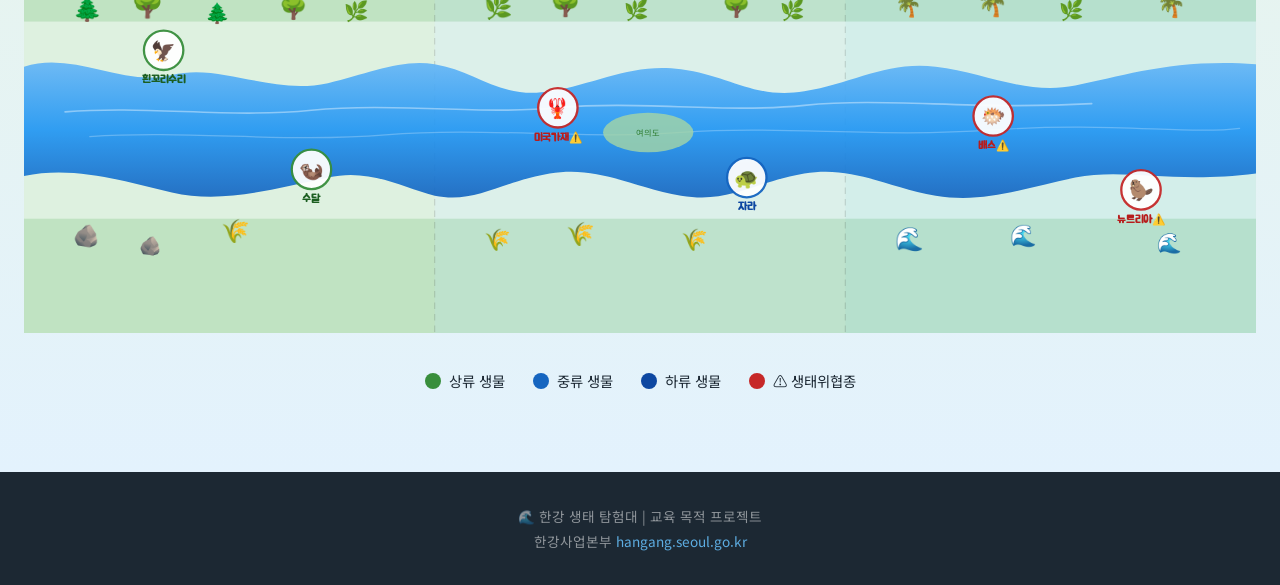
==== commit 552012c1: "2026.06.05 index팀 수정 완료" ====
--- a/index.html
+++ b/index.html
@@ -17,8 +17,8 @@
   padding: calc(var(--nav-h) + 40px) 24px 60px;
 }
 .hero-bg-wave {
-  position: absolute; bottom: 0; left: 0; right: 0;
-  height: 140px; pointer-events: none;
+  position: absolute; bottom: 0; left: 0; right: 0; width: 100%;
+  height: 140px; pointer-events: none; display: block;
 }
 .hero-title {
   font-family: 'Jua', sans-serif;
@@ -74,8 +74,8 @@
 }
 .nav-cards {
   display: grid;
-  grid-template-columns: repeat(auto-fill, minmax(200px, 1fr));
-  gap: 20px; max-width: 1000px; margin: 0 auto;
+  grid-template-columns: repeat(5, 1fr);
+  gap: 20px; max-width: 1100px; margin: 0 auto;
 }
 .nav-card {
   display: flex; flex-direction: column;
@@ -124,43 +124,84 @@
 
 .map-canvas {
   position: relative;
-  width: 1500px; height: 500px;
-}
-
-/* ── MOBILE: vertical map ── */
+  width: 100%; min-width: 1200px; height: auto;
+}
+
+/* ── MOBILE: vertical river map ── */
 .map-canvas-mobile { display: none; }
 
 @media (max-width: 768px) {
   .map-outer { display: none; }
   .map-canvas-mobile {
     display: block;
-    padding: 0 16px;
+    position: relative;
+    width: min(100% - 28px, 430px);
+    height: 720px;
+    margin: 0 auto;
+    overflow: hidden;
+    border-radius: 28px;
+    background: linear-gradient(180deg, #dff3df 0%, #e4f5ff 52%, #d8ecff 100%);
+    box-shadow: 0 10px 30px rgba(33,150,243,0.16);
   }
-  .mobile-zone {
-    background: #fff;
-    border-radius: 20px;
-    margin-bottom: 20px;
-    overflow: hidden;
-    box-shadow: 0 4px 16px rgba(0,0,0,0.08);
+  .mobile-river-svg {
+    position: absolute;
+    inset: 0;
+    width: 100%;
+    height: 100%;
+    display: block;
   }
-  .mobile-zone-header {
-    padding: 18px 20px;
+  .mobile-zone-label {
+    position: absolute;
+    left: 18px;
+    z-index: 2;
+    padding: 8px 14px;
+    border-radius: 999px;
+    color: #fff;
     font-family: 'Jua', sans-serif;
-    font-size: 1.15rem;
-    color: #fff;
-    display: flex; align-items: center; gap: 10px;
+    font-size: 0.95rem;
+    box-shadow: 0 4px 12px rgba(0,0,0,0.12);
   }
-  .mobile-zone-body { padding: 16px 20px 20px; }
-  .mobile-animal-list { list-style: none; }
-  .mobile-animal-item {
-    display: flex; align-items: flex-start; gap: 12px;
-    padding: 12px 0;
-    border-bottom: 1px solid #f0f4f8;
+  .mobile-zone-label.up { top: 18px; background: linear-gradient(135deg,#388e3c,#66bb6a); }
+  .mobile-zone-label.mid { top: 248px; background: linear-gradient(135deg,#1565c0,#42a5f5); }
+  .mobile-zone-label.down { top: 478px; background: linear-gradient(135deg,#0d47a1,#1e88e5); }
+  .mobile-map-spot {
+    position: absolute;
+    left: var(--x);
+    top: var(--y);
+    z-index: 3;
+    transform: translate(-50%, -50%);
+    display: flex;
+    flex-direction: column;
+    align-items: center;
+    gap: 4px;
+    background: transparent;
+    border: 0;
+    cursor: pointer;
+    font-family: 'Jua', sans-serif;
   }
-  .mobile-animal-item:last-child { border-bottom: none; }
-  .mobile-animal-emoji { font-size: 2rem; flex-shrink: 0; }
-  .mobile-animal-info h4 { font-family: 'Jua', sans-serif; font-size: 1rem; margin-bottom: 2px; }
-  .mobile-animal-info p  { font-size: 0.82rem; color: #666; line-height: 1.5; }
+  .mobile-map-spot .spot-icon {
+    width: 46px;
+    height: 46px;
+    border-radius: 50%;
+    display: grid;
+    place-items: center;
+    background: rgba(255,255,255,0.9);
+    border: 2.4px solid var(--spot-color, #1565c0);
+    font-size: 1.55rem;
+    box-shadow: 0 5px 14px rgba(0,0,0,0.13);
+  }
+  .mobile-map-spot .spot-name {
+    color: var(--spot-color, #0d47a1);
+    font-size: 0.78rem;
+    white-space: nowrap;
+    text-shadow:
+      -1px -1px 0 rgba(255,255,255,0.95),
+       1px -1px 0 rgba(255,255,255,0.95),
+      -1px  1px 0 rgba(255,255,255,0.95),
+       1px  1px 0 rgba(255,255,255,0.95),
+       0 2px 6px rgba(255,255,255,0.9);
+  }
+  .mobile-map-spot.danger .spot-name::after { content: ' ⚠️'; }
 }
 
 /* ── ZONE LEGEND ── */
@@ -232,13 +273,11 @@
   <p class="hero-sub">서울을 가로지르는 한강, 그 속에 살아 숨쉬는 생명들을 만나보세요</p>
   <div class="hero-btns">
     <a href="#map" class="btn btn-primary">🗺️ 생태지도 보기</a>
-    <a href="animals.html" class="btn btn-accent">🦦 동식물 도감</a>
-    <a href="quiz.html" class="btn btn-ghost">🧠 퀴즈 풀기</a>
   </div>
 
   <div class="hero-scroll-hint">▼ 스크롤해서 탐험하기</div>
 
-  <svg class="hero-bg-wave" viewBox="0 0 1440 140" preserveAspectRatio="none" xmlns="http://www.w3.org/2000/svg">
+  <svg class="hero-bg-wave" viewBox="0 0 1440 140" preserveAspectRatio="none" xmlns="http://www.w3.org/2000/svg" style="width:100%;display:block;">
     <path d="M0,80 C180,20 360,140 540,80 C720,20 900,120 1080,70 C1260,20 1380,110 1440,80 L1440,140 L0,140 Z" fill="#e8f5e9"/>
   </svg>
 </section>
@@ -285,7 +324,7 @@
   <!-- DESKTOP MAP (가로 스크롤) -->
   <div class="map-outer" id="mapOuter">
     <div class="map-canvas">
-      <svg width="1500" height="500" viewBox="0 0 1500 500" xmlns="http://www.w3.org/2000/svg">
+      <svg width="100%" height="100%" viewBox="0 0 1500 500" preserveAspectRatio="xMidYMid meet" xmlns="http://www.w3.org/2000/svg" style="display:block;">
         <!-- Sky & ground -->
         <rect width="1500" height="500" fill="#e8f5e9"/>
         <!-- Ground strips -->
@@ -393,123 +432,113 @@
         <text x="1200" y="390" font-size="26">🌊</text>
         <text x="1380" y="398" font-size="24">🌊</text>
 
-        <!-- ── 상류 생물 스팟 (4마리) ── -->
+        <!-- ── 상류 핵심 생물 스팟 (2마리: 멸종위기 1급 우선) ── -->
+        <!-- 흰꼬리수리 -->
+        <g class="bio-spot" data-key="eagle" style="cursor:pointer;">
+          <circle cx="170" cy="155" r="24" fill="#fff" stroke="#388e3c" stroke-width="2.8" opacity="0.94"/>
+          <text x="170" y="164" text-anchor="middle" font-size="24">🦅</text>
+        </g>
+        <text x="170" y="195" text-anchor="middle" font-size="13" fill="#1b5e20" font-family="Jua,sans-serif" font-weight="bold">흰꼬리수리</text>
+
         <!-- 수달 -->
         <g class="bio-spot" data-key="otter" style="cursor:pointer;">
-          <circle cx="90" cy="200" r="22" fill="#fff" stroke="#388e3c" stroke-width="2.5" opacity="0.92"/>
-          <text x="90" y="208" text-anchor="middle" font-size="22">🦦</text>
+          <circle cx="350" cy="300" r="24" fill="#fff" stroke="#388e3c" stroke-width="2.8" opacity="0.94"/>
+          <text x="350" y="309" text-anchor="middle" font-size="24">🦦</text>
         </g>
-        <text x="90" y="238" text-anchor="middle" font-size="12" fill="#1b5e20" font-family="Jua,sans-serif" font-weight="bold">수달</text>
-
-        <!-- 산천어 -->
-        <g class="bio-spot" data-key="trout" style="cursor:pointer;">
-          <circle cx="220" cy="260" r="22" fill="#fff" stroke="#388e3c" stroke-width="2.5" opacity="0.92"/>
-          <text x="220" y="268" text-anchor="middle" font-size="22">🐟</text>
+        <text x="350" y="340" text-anchor="middle" font-size="13" fill="#1b5e20" font-family="Jua,sans-serif" font-weight="bold">수달</text>
+
+        <!-- ── 중류 핵심 생물 스팟 (2마리: 위협종 우선) ── -->
+        <!-- 미국가재 -->
+        <g class="bio-spot" data-key="crayfish" style="cursor:pointer;">
+          <circle cx="650" cy="225" r="24" fill="#fff" stroke="#c62828" stroke-width="2.8" opacity="0.94"/>
+          <text x="650" y="234" text-anchor="middle" font-size="24">🦞</text>
         </g>
-        <text x="220" y="298" text-anchor="middle" font-size="12" fill="#1b5e20" font-family="Jua,sans-serif" font-weight="bold">산천어</text>
-
-        <!-- 흰꼬리수리 -->
-        <g class="bio-spot" data-key="eagle" style="cursor:pointer;">
-          <circle cx="340" cy="155" r="22" fill="#fff" stroke="#388e3c" stroke-width="2.5" opacity="0.92"/>
-          <text x="340" y="163" text-anchor="middle" font-size="22">🦅</text>
-        </g>
-        <text x="340" y="193" text-anchor="middle" font-size="12" fill="#1b5e20" font-family="Jua,sans-serif" font-weight="bold">흰꼬리수리</text>
-
-        <!-- 도롱뇽 -->
-        <g class="bio-spot" data-key="salamander" style="cursor:pointer;">
-          <circle cx="440" cy="330" r="22" fill="#fff" stroke="#388e3c" stroke-width="2.5" opacity="0.92"/>
-          <text x="440" y="338" text-anchor="middle" font-size="22">🦎</text>
-        </g>
-        <text x="440" y="368" text-anchor="middle" font-size="12" fill="#1b5e20" font-family="Jua,sans-serif" font-weight="bold">도롱뇽</text>
-
-        <!-- ── 중류 생물 스팟 (4마리) ── -->
-        <!-- 왜가리 -->
-        <g class="bio-spot" data-key="heron" style="cursor:pointer;">
-          <circle cx="570" cy="165" r="22" fill="#fff" stroke="#1565c0" stroke-width="2.5" opacity="0.92"/>
-          <text x="570" y="173" text-anchor="middle" font-size="22">🦢</text>
-        </g>
-        <text x="570" y="203" text-anchor="middle" font-size="12" fill="#0d47a1" font-family="Jua,sans-serif" font-weight="bold">왜가리</text>
-
-        <!-- 잉어 -->
-        <g class="bio-spot" data-key="carp" style="cursor:pointer;">
-          <circle cx="700" cy="240" r="22" fill="#fff" stroke="#1565c0" stroke-width="2.5" opacity="0.92"/>
-          <text x="700" y="248" text-anchor="middle" font-size="22">🐠</text>
-        </g>
-        <text x="700" y="278" text-anchor="middle" font-size="12" fill="#0d47a1" font-family="Jua,sans-serif" font-weight="bold">잉어</text>
-
-        <!-- 청둥오리 -->
-        <g class="bio-spot" data-key="duck" style="cursor:pointer;">
-          <circle cx="850" cy="175" r="22" fill="#fff" stroke="#1565c0" stroke-width="2.5" opacity="0.92"/>
-          <text x="850" y="183" text-anchor="middle" font-size="22">🦆</text>
-        </g>
-        <text x="850" y="213" text-anchor="middle" font-size="12" fill="#0d47a1" font-family="Jua,sans-serif" font-weight="bold">청둥오리</text>
+        <text x="650" y="265" text-anchor="middle" font-size="13" fill="#b71c1c" font-family="Jua,sans-serif" font-weight="bold">미국가재⚠️</text>
 
         <!-- 자라 -->
         <g class="bio-spot" data-key="turtle" style="cursor:pointer;">
-          <circle cx="960" cy="310" r="22" fill="#fff" stroke="#1565c0" stroke-width="2.5" opacity="0.92"/>
-          <text x="960" y="318" text-anchor="middle" font-size="22">🐢</text>
+          <circle cx="880" cy="310" r="24" fill="#fff" stroke="#1565c0" stroke-width="2.8" opacity="0.94"/>
+          <text x="880" y="319" text-anchor="middle" font-size="24">🐢</text>
         </g>
-        <text x="960" y="348" text-anchor="middle" font-size="12" fill="#0d47a1" font-family="Jua,sans-serif" font-weight="bold">자라</text>
-
-        <!-- ── 하류 생물 스팟 (4마리) ── -->
-        <!-- 가마우지 -->
-        <g class="bio-spot" data-key="cormorant" style="cursor:pointer;">
-          <circle cx="1090" cy="160" r="22" fill="#fff" stroke="#0d47a1" stroke-width="2.5" opacity="0.92"/>
-          <text x="1090" y="168" text-anchor="middle" font-size="22">🐦</text>
-        </g>
-        <text x="1090" y="198" text-anchor="middle" font-size="12" fill="#0d47a1" font-family="Jua,sans-serif" font-weight="bold">가마우지</text>
-
+        <text x="880" y="350" text-anchor="middle" font-size="13" fill="#0d47a1" font-family="Jua,sans-serif" font-weight="bold">자라</text>
+
+        <!-- ── 하류 핵심 생물 스팟 (2마리: 위협종 우선) ── -->
         <!-- 배스(외래종) -->
         <g class="bio-spot" data-key="bass" style="cursor:pointer;">
-          <circle cx="1230" cy="245" r="22" fill="#fff" stroke="#c62828" stroke-width="2.5" opacity="0.92"/>
-          <text x="1230" y="253" text-anchor="middle" font-size="22">🐡</text>
+          <circle cx="1180" cy="235" r="24" fill="#fff" stroke="#c62828" stroke-width="2.8" opacity="0.94"/>
+          <text x="1180" y="244" text-anchor="middle" font-size="24">🐡</text>
         </g>
-        <text x="1230" y="283" text-anchor="middle" font-size="12" fill="#b71c1c" font-family="Jua,sans-serif" font-weight="bold">배스⚠️</text>
-
-        <!-- 갈매기 -->
-        <g class="bio-spot" data-key="gull" style="cursor:pointer;">
-          <circle cx="1370" cy="155" r="22" fill="#fff" stroke="#0d47a1" stroke-width="2.5" opacity="0.92"/>
-          <text x="1370" y="163" text-anchor="middle" font-size="22">🕊️</text>
+        <text x="1180" y="275" text-anchor="middle" font-size="13" fill="#b71c1c" font-family="Jua,sans-serif" font-weight="bold">배스⚠️</text>
+
+        <!-- 뉴트리아 -->
+        <g class="bio-spot" data-key="nutria" style="cursor:pointer;">
+          <circle cx="1360" cy="325" r="24" fill="#fff" stroke="#c62828" stroke-width="2.8" opacity="0.94"/>
+          <text x="1360" y="334" text-anchor="middle" font-size="24">🦫</text>
         </g>
-        <text x="1370" y="193" text-anchor="middle" font-size="12" fill="#0d47a1" font-family="Jua,sans-serif" font-weight="bold">갈매기</text>
-
-        <!-- 물억새 (식물) -->
-        <g class="bio-spot" data-key="silvergrass" style="cursor:pointer;">
-          <circle cx="1130" cy="340" r="22" fill="#fff" stroke="#0d47a1" stroke-width="2.5" opacity="0.92"/>
-          <text x="1130" y="348" text-anchor="middle" font-size="22">🌾</text>
-        </g>
-        <text x="1130" y="378" text-anchor="middle" font-size="12" fill="#0d47a1" font-family="Jua,sans-serif" font-weight="bold">물억새</text>
+        <text x="1360" y="365" text-anchor="middle" font-size="13" fill="#b71c1c" font-family="Jua,sans-serif" font-weight="bold">뉴트리아⚠️</text>
 
       </svg>
     </div>
   </div>
 
-  <!-- MOBILE MAP (세로) -->
-  <div class="map-canvas-mobile">
-    <div class="mobile-zone">
-      <div class="mobile-zone-header" style="background:linear-gradient(135deg,#388e3c,#66bb6a);">
-        🏔️ 상류 <small style="font-size:0.8rem;opacity:0.85;">(강원도·경기 북부)</small>
-      </div>
-      <div class="mobile-zone-body">
-        <ul class="mobile-animal-list" id="mobileUp"></ul>
-      </div>
-    </div>
-    <div class="mobile-zone">
-      <div class="mobile-zone-header" style="background:linear-gradient(135deg,#1565c0,#42a5f5);">
-        🌿 중류 <small style="font-size:0.8rem;opacity:0.85;">(경기·서울 외곽)</small>
-      </div>
-      <div class="mobile-zone-body">
-        <ul class="mobile-animal-list" id="mobileMid"></ul>
-      </div>
-    </div>
-    <div class="mobile-zone">
-      <div class="mobile-zone-header" style="background:linear-gradient(135deg,#0d47a1,#1e88e5);">
-        🌊 하류 <small style="font-size:0.8rem;opacity:0.85;">(서울 도심·인천)</small>
-      </div>
-      <div class="mobile-zone-body">
-        <ul class="mobile-animal-list" id="mobileDown"></ul>
-      </div>
-    </div>
+  <!-- MOBILE MAP (세로 강 지도) -->
+  <div class="map-canvas-mobile" aria-label="모바일 한강 생태 지도">
+    <svg class="mobile-river-svg" viewBox="0 0 390 720" preserveAspectRatio="none" xmlns="http://www.w3.org/2000/svg">
+      <defs>
+        <linearGradient id="mobileRiverGrad" x1="0" y1="0" x2="0" y2="1">
+          <stop offset="0%" stop-color="#64b5f6"/>
+          <stop offset="48%" stop-color="#2196f3"/>
+          <stop offset="100%" stop-color="#0d47a1"/>
+        </linearGradient>
+      </defs>
+      <rect width="390" height="720" fill="#e8f5e9"/>
+      <rect x="0" y="0" width="390" height="220" fill="rgba(76,175,80,0.08)"/>
+      <rect x="0" y="220" width="390" height="250" fill="rgba(33,150,243,0.07)"/>
+      <rect x="0" y="470" width="390" height="250" fill="rgba(3,169,244,0.10)"/>
+      <path d="
+        M 155,-20
+        C 120,45 132,95 168,150
+        C 208,210 240,245 198,315
+        C 165,370 135,420 178,485
+        C 222,550 260,610 218,740
+        L 330,740
+        C 368,620 338,545 294,480
+        C 252,418 280,362 313,305
+        C 354,236 315,170 272,120
+        C 230,72 235,25 255,-20
+        Z" fill="url(#mobileRiverGrad)" opacity="0.94"/>
+      <path d="M 212,20 C 185,82 202,130 232,178 C 270,238 262,285 225,345 C 186,408 210,460 245,515 C 284,575 295,630 270,700" stroke="rgba(255,255,255,0.42)" stroke-width="4" fill="none" stroke-linecap="round"/>
+      <path d="M 175,70 C 150,125 178,180 210,225 M 285,345 C 245,392 245,448 282,500 M 205,560 C 235,605 245,648 230,694" stroke="rgba(255,255,255,0.24)" stroke-width="2" fill="none" stroke-linecap="round"/>
+      <text x="35" y="130" font-size="26">🌲</text>
+      <text x="330" y="95" font-size="28">🌳</text>
+      <text x="45" y="385" font-size="24">🌾</text>
+      <text x="330" y="405" font-size="24">🌿</text>
+      <text x="42" y="630" font-size="27">🌊</text>
+      <text x="320" y="650" font-size="27">🌊</text>
+    </svg>
+
+    <div class="mobile-zone-label up">🏔️ 상류</div>
+    <div class="mobile-zone-label mid">🌿 중류</div>
+    <div class="mobile-zone-label down">🌊 하류</div>
+
+    <button class="mobile-map-spot" data-key="eagle" style="--x:63%;--y:18%;--spot-color:#388e3c;">
+      <span class="spot-icon">🦅</span><span class="spot-name">흰꼬리수리</span>
+    </button>
+    <button class="mobile-map-spot" data-key="otter" style="--x:38%;--y:28%;--spot-color:#388e3c;">
+      <span class="spot-icon">🦦</span><span class="spot-name">수달</span>
+    </button>
+    <button class="mobile-map-spot danger" data-key="crayfish" style="--x:65%;--y:48%;--spot-color:#c62828;">
+      <span class="spot-icon">🦞</span><span class="spot-name">미국가재</span>
+    </button>
+    <button class="mobile-map-spot" data-key="turtle" style="--x:40%;--y:59%;--spot-color:#1565c0;">
+      <span class="spot-icon">🐢</span><span class="spot-name">자라</span>
+    </button>
+    <button class="mobile-map-spot danger" data-key="bass" style="--x:64%;--y:76%;--spot-color:#c62828;">
+      <span class="spot-icon">🐡</span><span class="spot-name">배스</span>
+    </button>
+    <button class="mobile-map-spot danger" data-key="nutria" style="--x:42%;--y:87%;--spot-color:#c62828;">
+      <span class="spot-icon">🦫</span><span class="spot-name">뉴트리아</span>
+    </button>
   </div>
 
   <!-- Zone legend -->
@@ -545,47 +574,16 @@
 <script>
 // ── 생물 데이터 ──
 const bioData = {
-  otter:       { emoji:'🦦', name:'수달',       zone:'상류', zoneBadge:'badge-green',  desc:'한강 최상위 포식자. 깨끗한 물에서만 살아 생태 건강 지표가 되는 멸종위기 1급 동물이에요. 주로 물고기를 사냥하며 야행성이에요.' },
-  trout:       { emoji:'🐟', name:'산천어',      zone:'상류', zoneBadge:'badge-green',  desc:'연어과 물고기로 차갑고 맑은 상류에 서식해요. 수온 20°C 이상이면 살기 어렵습니다. 강원도 화천 산천어 축제로 유명해요.' },
-  eagle:       { emoji:'🦅', name:'흰꼬리수리',  zone:'상류', zoneBadge:'badge-green',  desc:'날개 폭 2m 이상의 대형 맹금류. 겨울 철새로 시베리아에서 날아와요. 높은 하늘에서 물고기를 낚아채는 모습이 장관이에요.' },
-  salamander:  { emoji:'🦎', name:'도롱뇽',      zone:'상류', zoneBadge:'badge-green',  desc:'맑은 계곡 상류에 사는 양서류. 알을 낳는 방식이 독특하고 수질 오염에 매우 민감해 환경 지표종으로 활용돼요.' },
-  heron:       { emoji:'🦢', name:'왜가리',      zone:'중류', zoneBadge:'badge-blue',   desc:'한강에서 가장 쉽게 볼 수 있는 대형 조류예요. 물가에 꼼짝않고 서서 물고기를 기다리다 번개처럼 낚아챕니다.' },
-  carp:        { emoji:'🐠', name:'잉어',        zone:'중류', zoneBadge:'badge-blue',   desc:'한강을 대표하는 토종 물고기. 최대 100년 이상 살며 동아시아에서 행운과 장수의 상징이에요. 수염이 2쌍 있어요.' },
-  duck:        { emoji:'🦆', name:'청둥오리',    zone:'중류', zoneBadge:'badge-blue',   desc:'수컷은 반짝이는 초록 머리가 특징. 한강에서 번식하며 연중 관찰 가능한 텃새예요. 꼬리를 세우고 잠수하며 먹이를 찾아요.' },
-  turtle:      { emoji:'🐢', name:'자라',        zone:'중류', zoneBadge:'badge-blue',   desc:'모래밭에 일광욕하는 모습을 볼 수 있어요. 거북이와 달리 코가 길쭉해요. 멸종위기종으로 보호가 필요해요.' },
-  cormorant:   { emoji:'🐦', name:'민물가마우지',zone:'하류', zoneBadge:'badge-blue',   desc:'잠수 실력이 뛰어난 물새. 날개에 기름기가 적어 잠수 후 날개를 펼쳐 말려요. 동아시아 전통 낚시에 이용된 새예요.' },
-  bass:        { emoji:'🐡', name:'배스(블루길)', zone:'하류', zoneBadge:'badge-red',    desc:'⚠️ 북미 원산 외래종. 엄청난 식욕으로 토종 물고기를 위협하는 생태계 교란종이에요. 무단 방류 시 법적 처벌을 받아요.' },
-  gull:        { emoji:'🕊️', name:'갈매기',      zone:'하류', zoneBadge:'badge-blue',   desc:'하류 바다와 만나는 지점에서 볼 수 있어요. 물고기와 먹이를 찾아 한강을 오르내리며 활발하게 비행해요.' },
-  silvergrass: { emoji:'🌾', name:'물억새',      zone:'하류', zoneBadge:'badge-blue',   desc:'한강 하류 습지대의 대표 식물. 가을이면 은빛 이삭이 물결처럼 출렁이는 장관을 연출해요. 철새 서식지를 만들어줘요.' },
+  eagle:     { emoji:'🦅', name:'흰꼬리수리', zone:'상류', zoneBadge:'badge-green', desc:'날개 폭 2m 이상의 대형 맹금류. 겨울 철새로 한강 상류권에서 관찰되며, 환경부 지정 멸종위기 야생동물 1급이에요.' },
+  otter:     { emoji:'🦦', name:'수달',       zone:'상류', zoneBadge:'badge-green', desc:'한강 최상위 포식자. 깨끗한 물에서만 살아 생태 건강 지표가 되는 멸종위기 야생동물 1급이에요. 주로 물고기를 사냥하며 야행성이에요.' },
+  crayfish:  { emoji:'🦞', name:'미국가재',   zone:'중류', zoneBadge:'badge-red',   desc:'⚠️ 북아메리카 원산 외래 갑각류. 번식력과 적응력이 강해 토종 가재와 수생 무척추동물을 밀어내는 생태위협종이에요.' },
+  turtle:    { emoji:'🐢', name:'자라',       zone:'중류', zoneBadge:'badge-blue',  desc:'모래밭에 일광욕하는 모습을 볼 수 있어요. 거북이와 달리 코가 길쭉하고 등딱지가 부드러우며, 보호가 필요한 멸종위기종이에요.' },
+  bass:      { emoji:'🐡', name:'배스(블루길)', zone:'하류', zoneBadge:'badge-red',  desc:'⚠️ 북미 원산 외래종. 강한 포식성으로 토종 물고기와 수생생물을 위협하는 생태계 교란 야생생물이에요.' },
+  nutria:    { emoji:'🦫', name:'뉴트리아',   zone:'하류', zoneBadge:'badge-red',   desc:'⚠️ 남아메리카 원산 외래 포유류. 수변 식물을 대규모로 먹고 강둑에 굴을 파 하천 생태계를 훼손하는 생태위협종이에요.' },
 };
 
-const mobileZones = {
-  up:   ['otter','trout','eagle','salamander'],
-  mid:  ['heron','carp','duck','turtle'],
-  down: ['cormorant','bass','gull','silvergrass'],
-};
-
-// 모바일 리스트 생성
-['up','mid','down'].forEach(zoneId => {
-  const ul = document.getElementById('mobile'+zoneId.charAt(0).toUpperCase()+zoneId.slice(1));
-  mobileZones[zoneId].forEach(key => {
-    const d = bioData[key];
-    const li = document.createElement('li');
-    li.className = 'mobile-animal-item';
-    li.style.cursor = 'pointer';
-    li.innerHTML = `
-      <span class="mobile-animal-emoji">${d.emoji}</span>
-      <div class="mobile-animal-info">
-        <h4>${d.name} <span class="badge ${d.zoneBadge}">${d.zone}</span></h4>
-        <p>${d.desc.substring(0,60)}…</p>
-      </div>`;
-    li.onclick = () => openModal(key);
-    ul.appendChild(li);
-  });
-});
-
-// SVG 클릭 이벤트
-document.querySelectorAll('.bio-spot').forEach(el => {
+// 모바일/데스크톱 지도 클릭 이벤트
+document.querySelectorAll('.bio-spot, .mobile-map-spot').forEach(el => {
   el.addEventListener('click', () => openModal(el.dataset.key));
 });
 
